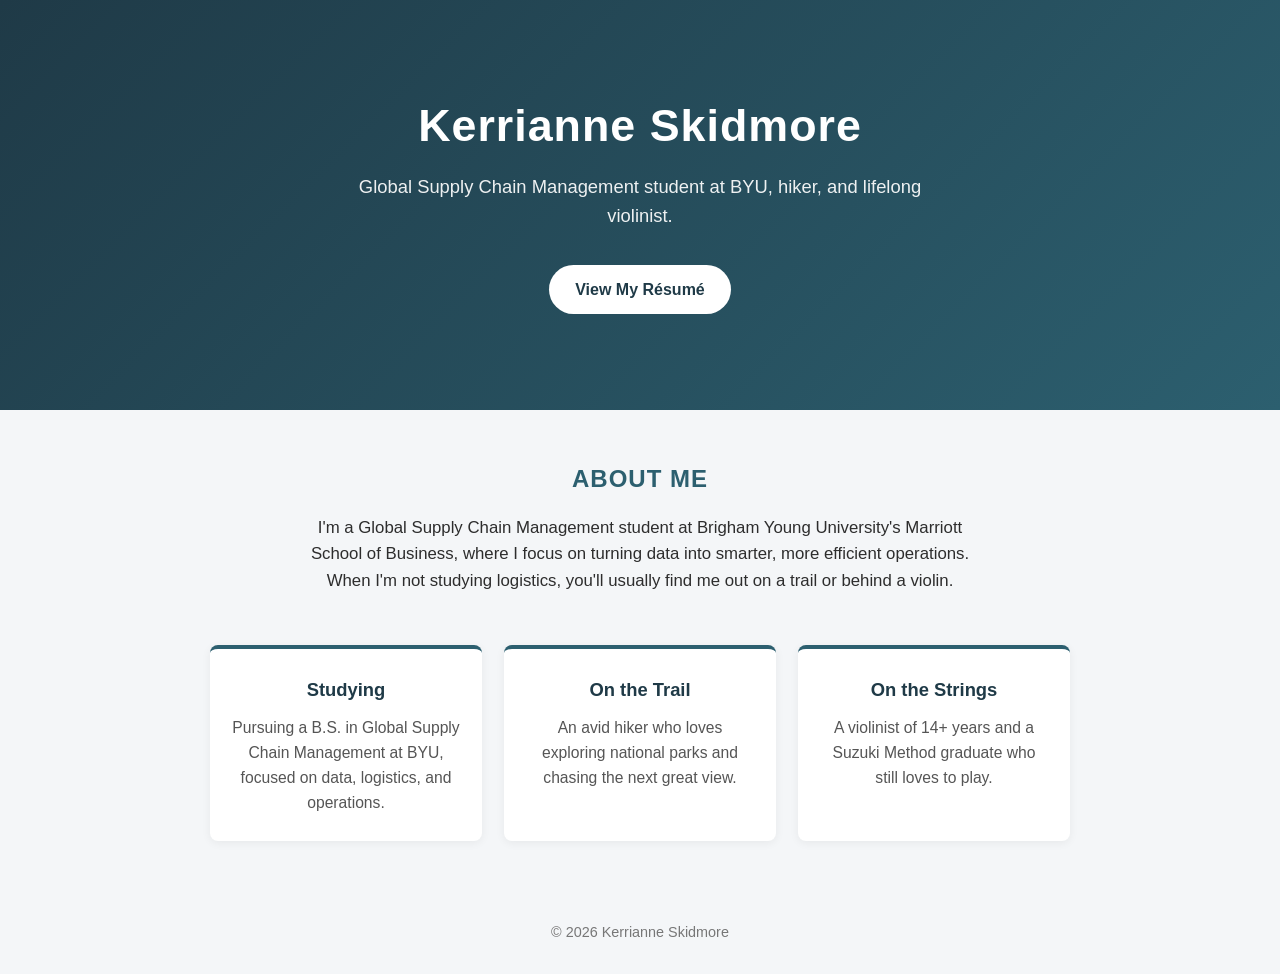
==== index.html @ 1f61ea77 "Add files via upload" ====
<!DOCTYPE html>
<html lang="en">
<head>
  <meta charset="UTF-8">
  <meta name="viewport" content="width=device-width, initial-scale=1.0">
  <title>Kerrianne Skidmore</title>
  <style>
    * { box-sizing: border-box; margin: 0; padding: 0; }
    body {
      font-family: 'Segoe UI', Tahoma, Geneva, sans-serif;
      color: #2d2d2d;
      background-color: #f4f6f8;
      line-height: 1.6;
    }
    .hero {
      background: linear-gradient(135deg, #1f3a47, #2c5f6f);
      color: #ffffff;
      text-align: center;
      padding: 90px 20px;
    }
    .hero h1 { font-size: 2.8rem; letter-spacing: 1px; margin-bottom: 10px; }
    .hero p { font-size: 1.15rem; opacity: 0.92; max-width: 600px; margin: 0 auto; }
    .actions { margin-top: 28px; }
    .btn {
      display: inline-block;
      background: #ffffff;
      color: #1f3a47;
      text-decoration: none;
      font-weight: 600;
      padding: 12px 26px;
      border-radius: 30px;
      margin: 6px;
      transition: transform 0.15s ease;
    }
    .btn:hover { transform: translateY(-2px); }
    .container { max-width: 900px; margin: 0 auto; padding: 50px 20px; }
    .about { text-align: center; margin-bottom: 50px; }
    .about h2 { color: #2c5f6f; font-size: 1.5rem; text-transform: uppercase; letter-spacing: 1px; margin-bottom: 16px; }
    .about p { max-width: 700px; margin: 0 auto; font-size: 1.05rem; }
    .cards { display: grid; grid-template-columns: repeat(3, 1fr); gap: 22px; }
    .card {
      background: #ffffff;
      border-top: 4px solid #2c5f6f;
      border-radius: 8px;
      padding: 26px 22px;
      box-shadow: 0 2px 10px rgba(0,0,0,0.06);
      text-align: center;
    }
    .card h3 { color: #1f3a47; margin-bottom: 10px; font-size: 1.15rem; }
    .card p { font-size: 0.98rem; color: #555; }
    footer { text-align: center; padding: 30px; color: #777; font-size: 0.9rem; }
    @media (max-width: 700px) {
      .cards { grid-template-columns: 1fr; }
      .hero h1 { font-size: 2.1rem; }
    }
  </style>
</head>
<body>

  <section class="hero">
    <h1>Kerrianne Skidmore</h1>
    <p>Global Supply Chain Management student at BYU, hiker, and lifelong violinist.</p>
    <div class="actions">
      <a class="btn" href="pages/resume.html">View My Résumé</a>
    </div>
  </section>

  <div class="container">
    <section class="about">
      <h2>About Me</h2>
      <p>
        I'm a Global Supply Chain Management student at Brigham Young University's
        Marriott School of Business, where I focus on turning data into smarter, more
        efficient operations. When I'm not studying logistics, you'll usually find me
        out on a trail or behind a violin.
      </p>
    </section>

    <section class="cards">
      <div class="card">
        <h3>Studying</h3>
        <p>Pursuing a B.S. in Global Supply Chain Management at BYU, focused on data, logistics, and operations.</p>
      </div>
      <div class="card">
        <h3>On the Trail</h3>
        <p>An avid hiker who loves exploring national parks and chasing the next great view.</p>
      </div>
      <div class="card">
        <h3>On the Strings</h3>
        <p>A violinist of 14+ years and a Suzuki Method graduate who still loves to play.</p>
      </div>
    </section>
  </div>

  <footer>&copy; 2026 Kerrianne Skidmore</footer>

</body>
</html>
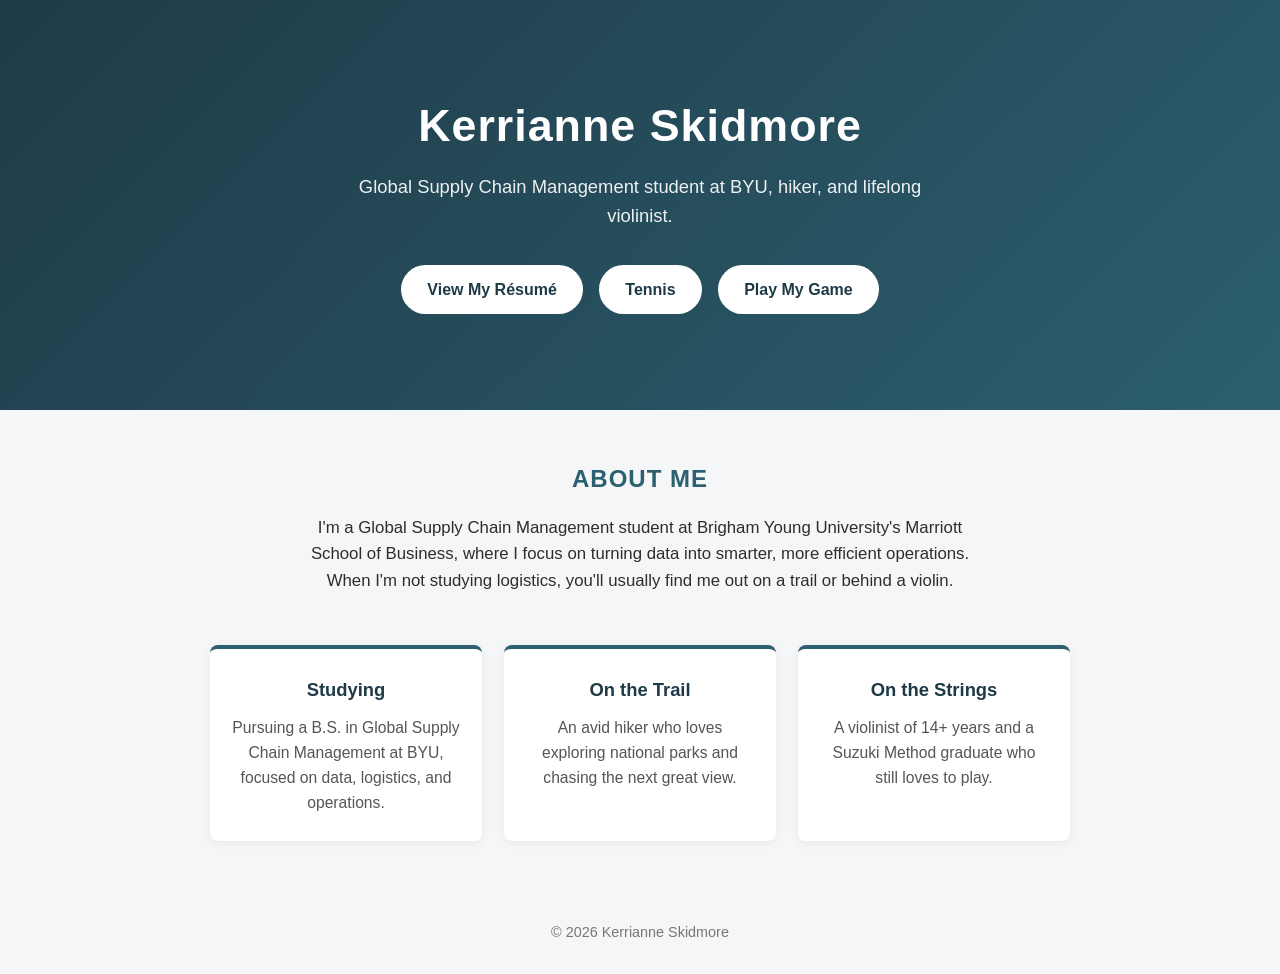
==== commit 984cd0ac: "Update index.html" ====
--- a/index.html
+++ b/index.html
@@ -62,6 +62,8 @@
     <p>Global Supply Chain Management student at BYU, hiker, and lifelong violinist.</p>
     <div class="actions">
       <a class="btn" href="pages/resume.html">View My Résumé</a>
+      <a class="btn" href="tennis.html">Tennis</a>
+  <a class="btn" href="pages/game.html">Play My Game</a>
     </div>
   </section>
 
@@ -95,4 +97,4 @@
   <footer>&copy; 2026 Kerrianne Skidmore</footer>
 
 </body>
-</html>+</html>
